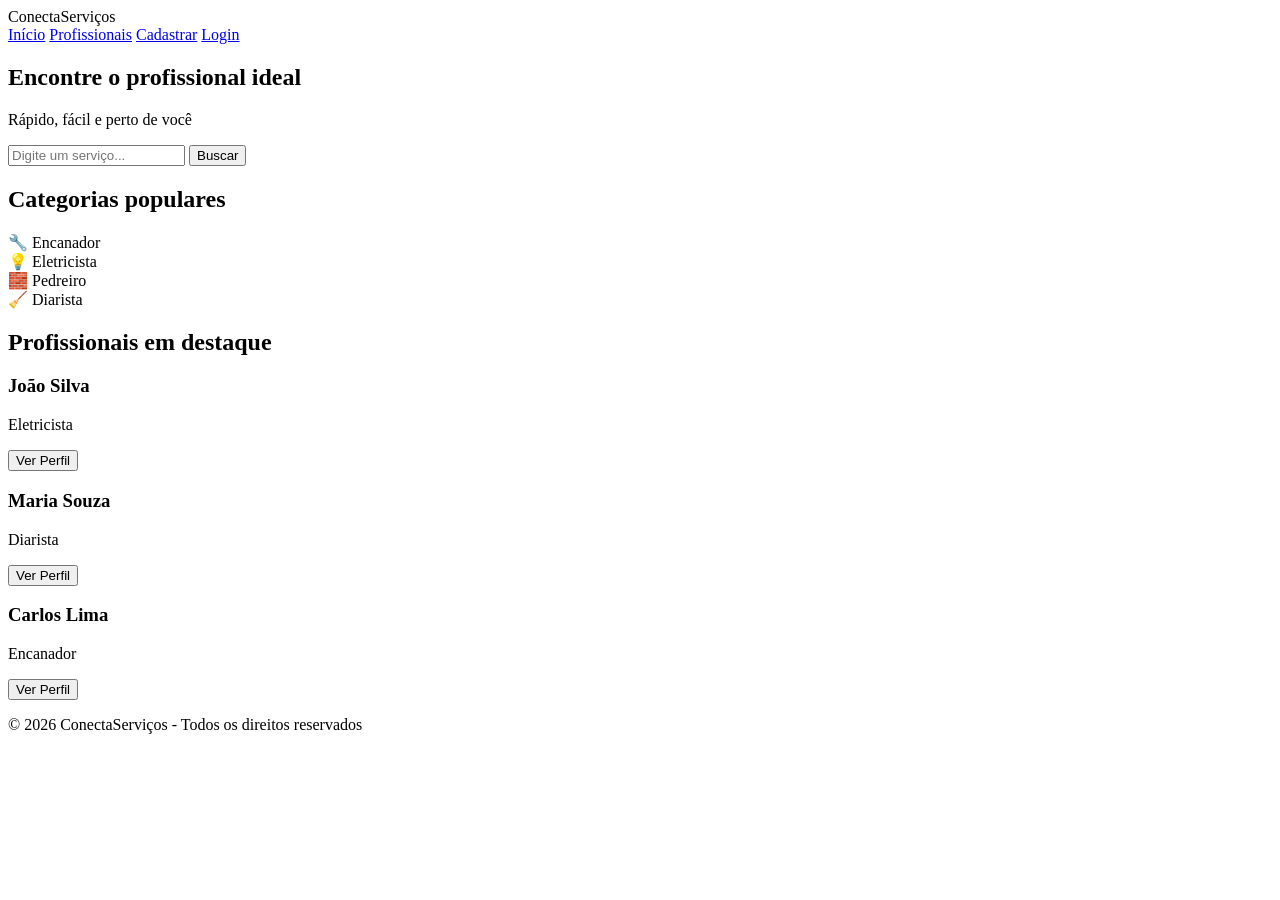
==== index.html @ 560b4055 "Create index.html with basic layout Initial HTML structure for ConectaServiços website." ====
<!DOCTYPE html>
<html lang="pt-br">
<head>
<meta charset="UTF-8">
<meta name="viewport" content="width=device-width, initial-scale=1.0">

<title>ConectaServiços</title>

<link rel="stylesheet" href="style.css">
<link href="https://fonts.googleapis.com/css2?family=Poppins:wght@300;400;600&display=swap" rel="stylesheet">

</head>
<body>

<!-- HEADER -->
<header>
  <div class="logo">ConectaServiços</div>
  <nav>
    <a href="#">Início</a>
    <a href="#">Profissionais</a>
    <a href="#">Cadastrar</a>
    <a href="#">Login</a>
  </nav>
</header>

<!-- HERO -->
<section class="hero">
  <h1>Encontre o profissional ideal</h1>
  <p>Rápido, fácil e perto de você</p>

  <div class="busca">
    <input type="text" placeholder="Digite um serviço...">
    <button>Buscar</button>
  </div>
</section>

<!-- CATEGORIAS -->
<section class="categorias">
  <h2>Categorias populares</h2>

  <div class="grid">
    <div class="card">🔧 Encanador</div>
    <div class="card">💡 Eletricista</div>
    <div class="card">🧱 Pedreiro</div>
    <div class="card">🧹 Diarista</div>
  </div>
</section>

<!-- PROFISSIONAIS -->
<section class="profissionais">
  <h2>Profissionais em destaque</h2>

  <div class="grid">
    <div class="perfil">
      <h3>João Silva</h3>
      <p>Eletricista</p>
      <button>Ver Perfil</button>
    </div>

    <div class="perfil">
      <h3>Maria Souza</h3>
      <p>Diarista</p>
      <button>Ver Perfil</button>
    </div>

    <div class="perfil">
      <h3>Carlos Lima</h3>
      <p>Encanador</p>
      <button>Ver Perfil</button>
    </div>
  </div>
</section>

<!-- FOOTER -->
<footer>
  <p>© 2026 ConectaServiços - Todos os direitos reservados</p>
</footer>

</body>
</html>
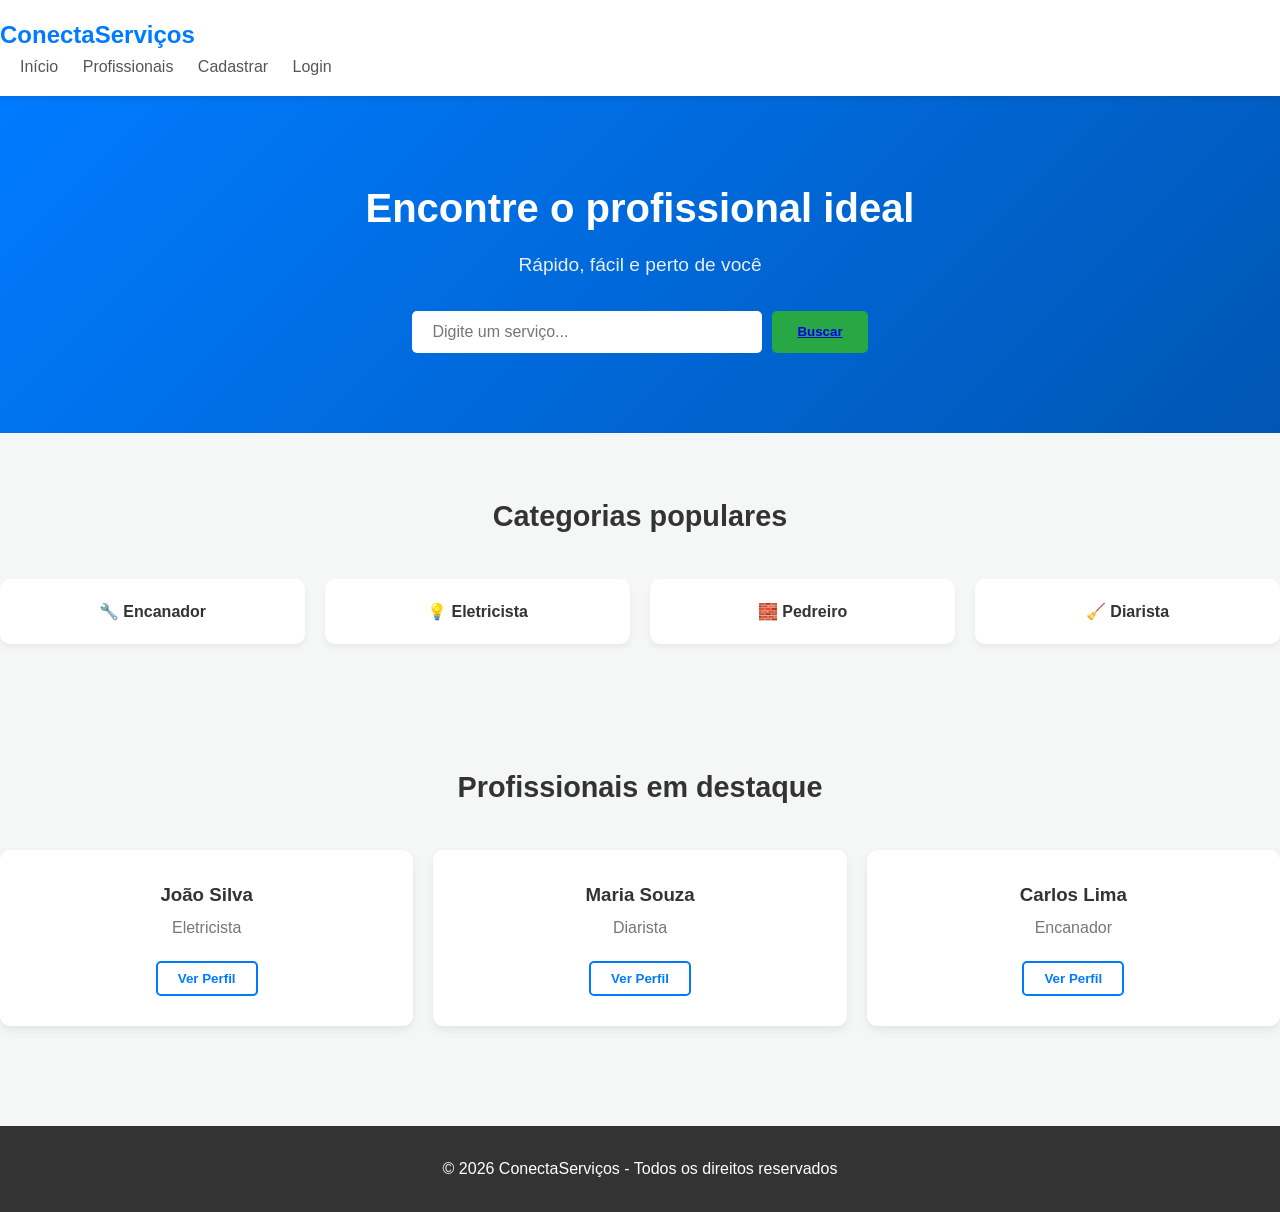
==== commit fb78ae63: "Change search button to link to buscar.html" ====
--- a/index.html
+++ b/index.html
@@ -30,7 +30,7 @@
 
   <div class="busca">
     <input type="text" placeholder="Digite um serviço...">
-    <button>Buscar</button>
+   <button><a href="buscar.html">Buscar</a></button>
   </div>
 </section>
 
--- a/style.css
+++ b/style.css
@@ -0,0 +1,399 @@
+/* Configurações Gerais */
+* {
+    margin: 0;
+    padding: 0;
+    box-sizing: border-box;
+}
+
+body {
+    font-family: 'Poppins', sans-serif;
+    line-height: 1.6;
+    color: #333;
+    background-color: #f4f7f6;
+}
+
+.container {
+    max-width: 1100px;
+    margin: 0 auto;
+    padding: 0 20px;
+}
+
+/* Header */
+header {
+    background: #ffffff;
+    padding: 1rem 0;
+    box-shadow: 0 2px 5px rgba(0,0,0,0.1);
+    position: sticky;
+    top: 0;
+    z-index: 1000;
+}
+
+header .container {
+    display: flex;
+    justify-content: space-between;
+    align-items: center;
+}
+
+.logo {
+    font-size: 1.5rem;
+    font-weight: 600;
+    color: #007bff;
+}
+
+nav a {
+    text-decoration: none;
+    color: #555;
+    margin-left: 20px;
+    font-weight: 400;
+    transition: color 0.3s;
+}
+
+nav a:hover {
+    color: #007bff;
+}
+
+/* Hero Section */
+.hero {
+    background: linear-gradient(135deg, #007bff 0%, #0056b3 100%);
+    color: white;
+    padding: 80px 0;
+    text-align: center;
+}
+
+.hero h1 {
+    font-size: 2.5rem;
+    margin-bottom: 10px;
+}
+
+.hero p {
+    font-size: 1.2rem;
+    margin-bottom: 30px;
+    opacity: 0.9;
+}
+
+.busca {
+    display: flex;
+    justify-content: center;
+    gap: 10px;
+}
+
+.busca input {
+    padding: 12px 20px;
+    width: 350px;
+    border: none;
+    border-radius: 5px;
+    font-size: 1rem;
+}
+
+.busca button {
+    padding: 12px 25px;
+    border: none;
+    background-color: #28a745;
+    color: white;
+    font-weight: 600;
+    border-radius: 5px;
+    cursor: pointer;
+    transition: background 0.3s;
+}
+
+.busca button:hover {
+    background-color: #218838;
+}
+
+/* Categorias e Profissionais */
+section {
+    padding: 60px 0;
+}
+
+h2 {
+    text-align: center;
+    margin-bottom: 40px;
+    font-size: 1.8rem;
+}
+
+.grid {
+    display: grid;
+    grid-template-columns: repeat(auto-fit, minmax(200px, 1fr));
+    gap: 20px;
+}
+
+/* Cards de Categoria */
+.card {
+    background: white;
+    padding: 20px;
+    text-align: center;
+    border-radius: 10px;
+    box-shadow: 0 4px 6px rgba(0,0,0,0.05);
+    transition: transform 0.3s;
+    cursor: pointer;
+    font-weight: 600;
+}
+
+.card:hover {
+    transform: translateY(-5px);
+    color: #007bff;
+}
+
+/* Cards de Perfil */
+.perfil {
+    background: white;
+    padding: 30px;
+    border-radius: 10px;
+    text-align: center;
+    box-shadow: 0 4px 10px rgba(0,0,0,0.08);
+}
+
+.perfil h3 {
+    margin-bottom: 5px;
+}
+
+.perfil p {
+    color: #777;
+    margin-bottom: 20px;
+}
+
+.perfil button {
+    background-color: transparent;
+    border: 2px solid #007bff;
+    color: #007bff;
+    padding: 8px 20px;
+    border-radius: 5px;
+    font-weight: 600;
+    cursor: pointer;
+    transition: all 0.3s;
+}
+
+.perfil button:hover {
+    background-color: #007bff;
+    color: white;
+}
+
+/* Footer */
+footer {
+    background: #333;
+    color: white;
+    text-align: center;
+    padding: 30px 0;
+    margin-top: 40px;
+}
+
+/* Responsividade */
+@media (max-width: 768px) {
+    .busca {
+        flex-direction: column;
+        align-items: center;
+    }
+    
+    .busca input {
+        width: 100%;
+    }
+
+    header .container {
+        flex-direction: column;
+        gap: 15px;
+    }
+
+    nav a {
+        margin: 0 10px;
+    }
+}
+/* --- Estilos da Página de Login --- */
+
+.login {
+    display: flex;
+    justify-content: center;
+    align-items: center;
+    min-height: calc(100vh - 150px); /* Centraliza verticalmente descontando o header/footer */
+    padding: 40px 20px;
+}
+
+.login .container {
+    background: #ffffff;
+    max-width: 400px;
+    width: 100%;
+    padding: 40px;
+    border-radius: 12px;
+    box-shadow: 0 10px 25px rgba(0,0,0,0.1);
+}
+
+.login h2 {
+    margin-bottom: 25px;
+    color: #333;
+    font-weight: 600;
+}
+
+.login form {
+    display: flex;
+    flex-direction: column;
+}
+
+.login label {
+    margin-bottom: 8px;
+    font-weight: 600;
+    font-size: 0.9rem;
+    color: #555;
+}
+
+.login input {
+    padding: 12px;
+    margin-bottom: 20px;
+    border: 1px solid #ddd;
+    border-radius: 6px;
+    font-size: 1rem;
+    font-family: inherit;
+    transition: border-color 0.3s;
+}
+
+.login input:focus {
+    outline: none;
+    border-color: #007bff;
+    box-shadow: 0 0 0 2px rgba(0,123,255,0.1);
+}
+
+.login button[type="submit"] {
+    background-color: #007bff;
+    color: white;
+    padding: 14px;
+    border: none;
+    border-radius: 6px;
+    font-size: 1rem;
+    font-weight: 600;
+    cursor: pointer;
+    transition: background 0.3s;
+}
+
+.login button[type="submit"]:hover {
+    background-color: #0056b3;
+}
+
+.login p {
+    text-align: center;
+    margin-top: 20px;
+    font-size: 0.9rem;
+    color: #666;
+}
+
+.login p a {
+    color: #007bff;
+    text-decoration: none;
+    font-weight: 600;
+}
+
+.login p a:hover {
+    text-decoration: underline;
+}
+
+/* Ajuste no link do Header para o Login */
+header .container a {
+    text-decoration: none;
+    color: #007bff;
+    font-weight: 600;
+    font-size: 1.5rem;
+}
+/* --- Estilos da Página de Cadastro --- */
+
+.form-section {
+    background: #ffffff;
+    max-width: 600px; /* Um pouco mais largo que o login para caber os campos */
+    margin: 40px auto;
+    padding: 30px;
+    border-radius: 12px;
+    box-shadow: 0 10px 25px rgba(0,0,0,0.1);
+}
+
+.form-section h1 {
+    text-align: center;
+    color: #007bff;
+    margin-bottom: 30px;
+    font-size: 2rem;
+}
+
+/* Estilização dos Grupos (Fieldset) */
+fieldset {
+    border: 1px solid #eee;
+    border-radius: 8px;
+    padding: 20px;
+    margin-bottom: 25px;
+}
+
+legend {
+    font-weight: 600;
+    padding: 0 10px;
+    color: #555;
+    font-size: 1.1rem;
+}
+
+/* Labels e Campos */
+.form-section label {
+    display: block;
+    margin-top: 15px;
+    margin-bottom: 5px;
+    font-weight: 600;
+    color: #444;
+}
+
+.form-section input, 
+.form-section select, 
+.form-section textarea {
+    width: 100%;
+    padding: 12px;
+    border: 1px solid #ddd;
+    border-radius: 6px;
+    font-family: inherit;
+    font-size: 1rem;
+    background-color: #fafafa;
+    transition: all 0.3s;
+}
+
+/* Efeito ao clicar nos campos */
+.form-section input:focus, 
+.form-section select:focus, 
+.form-section textarea:focus {
+    outline: none;
+    border-color: #007bff;
+    background-color: #fff;
+    box-shadow: 0 0 0 3px rgba(0,123,255,0.1);
+}
+
+/* Ajuste específico para o Textarea */
+textarea {
+    resize: vertical; /* Permite aumentar apenas a altura */
+    min-height: 100px;
+}
+
+/* Botão de Cadastro */
+.form-section button[type="submit"] {
+    display: block;
+    width: 100%;
+    padding: 15px;
+    background-color: #28a745; /* Verde para diferenciar do login */
+    color: white;
+    border: none;
+    border-radius: 8px;
+    font-size: 1.1rem;
+    font-weight: 600;
+    cursor: pointer;
+    transition: background 0.3s, transform 0.2s;
+    margin-top: 10px;
+}
+
+.form-section button[type="submit"]:hover {
+    background-color: #218838;
+    transform: translateY(-2px);
+}
+
+.form-section button[type="submit"]:active {
+    transform: translateY(0);
+}
+
+/* Responsividade para Telas Pequenas */
+@media (max-width: 480px) {
+    .form-section {
+        padding: 20px;
+        margin: 20px 10px;
+    }
+    
+    fieldset {
+        padding: 15px;
+    }
+  }
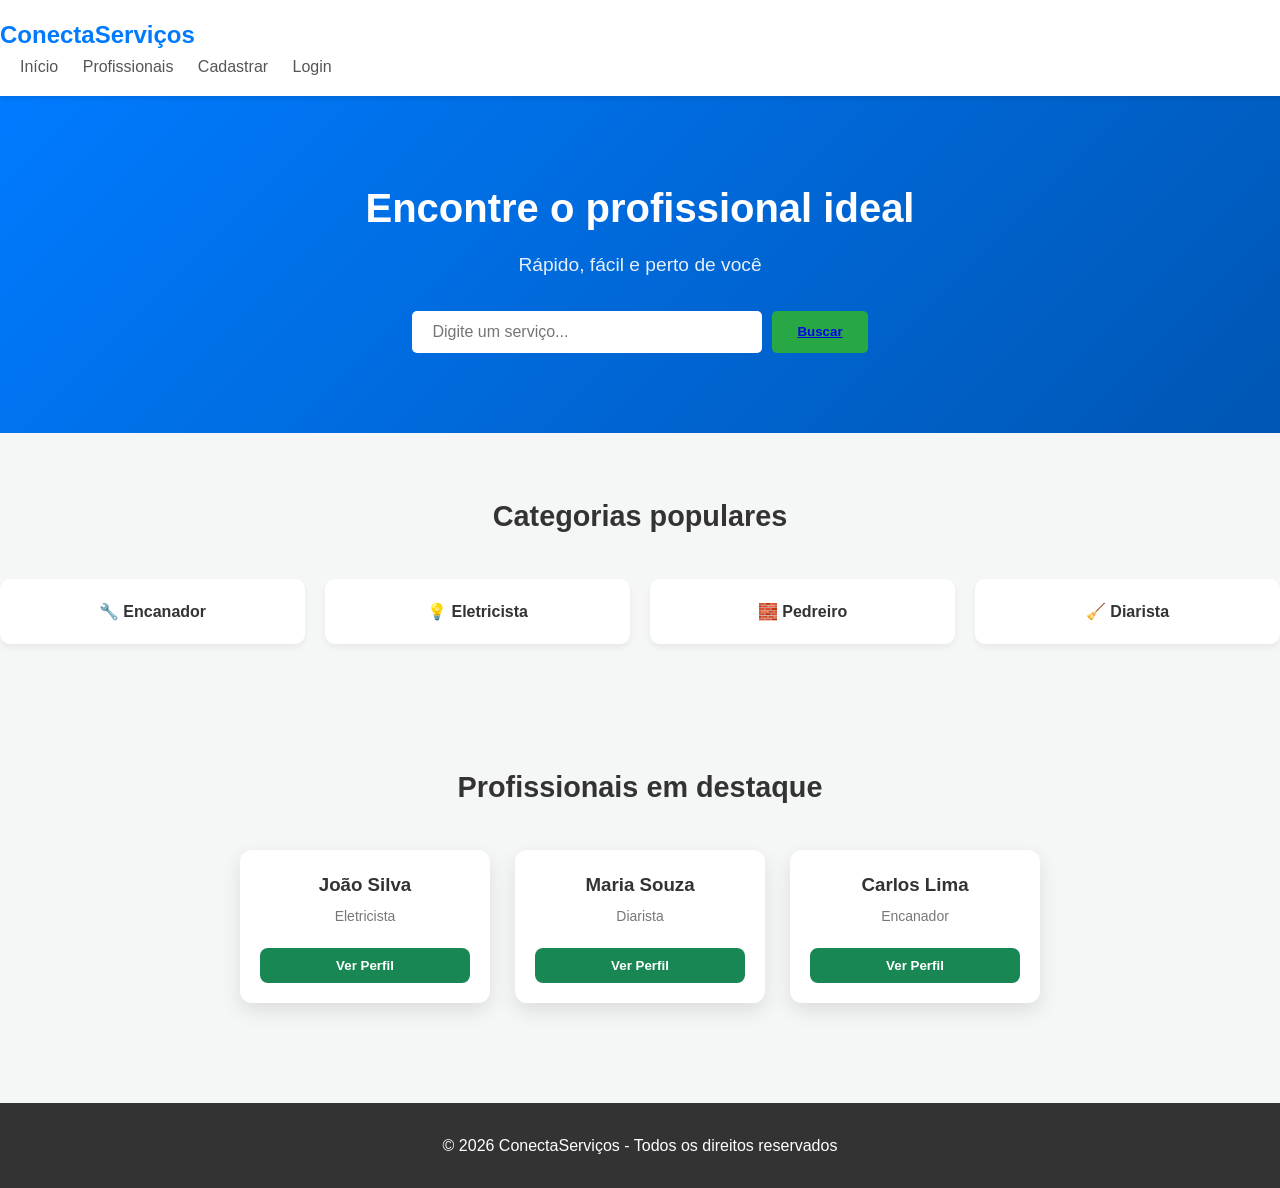
==== commit 7561e4ef: "correcao de script" ====
--- a/index.html
+++ b/index.html
@@ -17,9 +17,9 @@
   <div class="logo">ConectaServiços</div>
   <nav>
     <a href="#">Início</a>
-    <a href="#">Profissionais</a>
-    <a href="#">Cadastrar</a>
-    <a href="#">Login</a>
+    <a href="profissionais.html">Profissionais</a>
+    <a href="Cadrastro.html">Cadastrar</a>
+    <a href="login.html">Login</a>
   </nav>
 </header>
 
--- a/style.css
+++ b/style.css
@@ -396,4 +396,63 @@
     fieldset {
         padding: 15px;
     }
-  }
+}
+/* TÍTULO DA PÁGINA */
+.profissionais h1 {
+  text-align: center;
+  margin-bottom: 30px;
+}
+
+/* GRID DE PROFISSIONAIS */
+.profissionais .grid {
+  display: flex;
+  justify-content: center;
+  flex-wrap: wrap;
+  gap: 25px;
+}
+
+/* CARD DO PROFISSIONAL */
+.perfil {
+  background: #fff;
+  padding: 20px;
+  border-radius: 12px;
+  width: 250px;
+
+  box-shadow: 0 8px 20px rgba(0,0,0,0.1);
+  transition: 0.3s;
+}
+
+/* HOVER (efeito bonito) */
+.perfil:hover {
+  transform: translateY(-5px);
+}
+
+/* NOME */
+.perfil h2 {
+  margin-bottom: 10px;
+  color: #198754;
+}
+
+/* TEXTO */
+.perfil p {
+  font-size: 14px;
+  margin-bottom: 5px;
+}
+
+/* BOTÃO */
+.perfil button {
+  margin-top: 15px;
+  width: 100%;
+  padding: 10px;
+
+  border: none;
+  border-radius: 8px;
+  background: #198754;
+  color: #fff;
+  font-weight: 600;
+  cursor: pointer;
+}
+
+.perfil button:hover {
+  background: #157347;
+}
